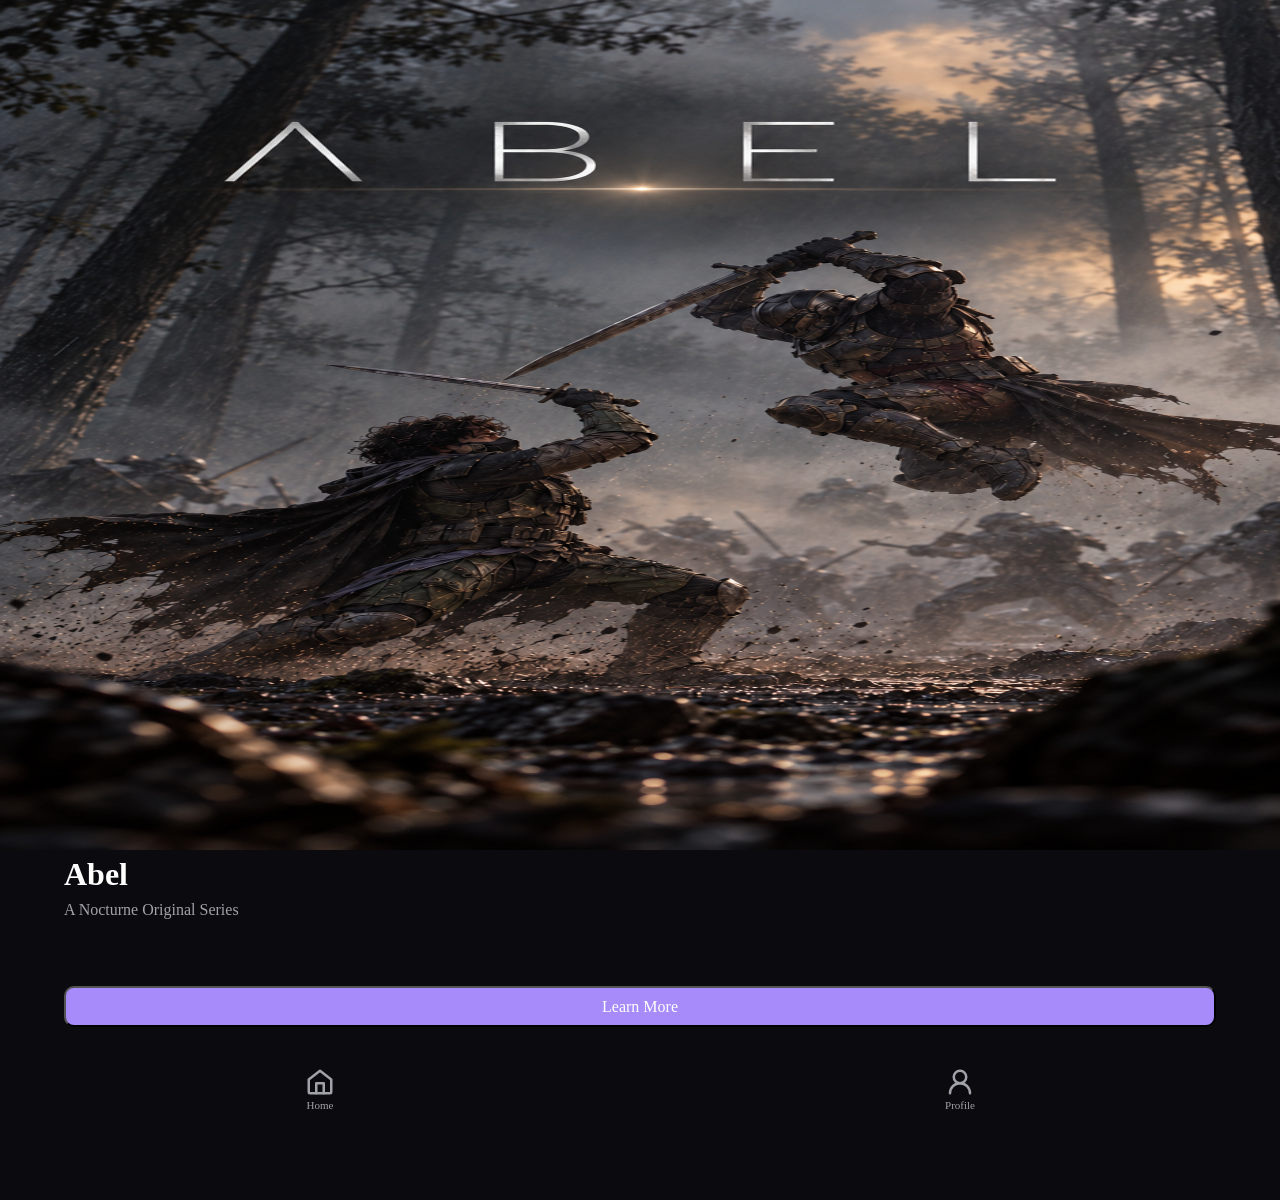
==== index.html @ b1419b59 "Update index.html" ====
<!DOCTYPE html>
<html lang="en">
<head>
    <meta charset="UTF-8">
    <meta name="viewport" content="width=device-width, initial-scale=1.0">
    <meta name="author" content="Steven Peralta">
    <meta name="description" content="This is the Nocturne App, where you can stream shows made by other creators!">
    <link rel="stylesheet" href="css/main.css">
    <title>Nocturne</title>
</head>
<body>
    <main>
        <img class="current-show-image" src="img/ABEL_ Clash in the Rainstorm.png">

        <div class="home-container">
             <div class="title">
            <h1>Abel</h1>
            <p class="show-caption">A Nocturne Original Series</p>
        </div>

        <button class="enter-show-btn">Learn More</button>

        <div class="menu-container">
            <div class="home">
                <img class="home-img" src="icons/home.svg">
                <p>Home</p>
            </div>
            <div class="divider"></div>
            <div class="profile">
                <img class="profile-img" src="icons/profile.svg">
                <p>Profile</p>
            </div>
        </div>
        </div>
    </main>
</body>
<script type="module" src="js/main.js"></script>
</html>
---- css/main.css ----
/* RESET */

/*
  1. Use a more-intuitive box-sizing model.
*/
*, *::before, *::after {
  box-sizing: border-box;
}
/*
  2. Remove default margin
*/
* {
  margin: 0;
}
/*
  Typographic tweaks!
  3. Add accessible line-height
  4. Improve text rendering
*/
body {
  line-height: 1.5;
  -webkit-font-smoothing: antialiased;
}
/*
  5. Improve media defaults
*/
img, picture, video, canvas, svg {
  display: block;
  max-width: 100%;
}
/*
  6. Remove built-in form typography styles
*/
input, button, textarea, select {
  font: inherit;
}
/*
  7. Avoid text overflows
*/
p, h1, h2, h3, h4, h5, h6 {
  overflow-wrap: break-word;
}
/*
  8. Create a root stacking context
*/
#root, #__next {
  isolation: isolate;
}

/* RESET END */

/* BODY */

body {
    display: flex;
    min-height: 100vh;
    max-width: 100%;
    background-color: #0B0B0F;
}

h1 {
    color: white;
}

p {
    color: #A1A1AA;
}

/* MAIN */

main {
    display: grid;
    grid-template-columns: 1fr;
    grid-template-rows: auto auto;
    min-height: 100vh;
    height: auto;
    width: 100%;
}

.current-show-image {
    height: 100%;
    width: 100%;
    grid-row: 1/2;
    grid-column: 1/2;
}

.home-container {
  grid-row: 2/3;
  grid-column: 1/2;
  display: flex;
  flex-direction: column;
  align-items: center;
  gap: 0px;
}

.title {
    align-self: start;
    width: 100%;
    margin-bottom: 5%;
}

.enter-show-btn {
    width: 90%;
    height: 120px;
    border-radius: 10px;
    background-color: #a78bfa;
    color: white;
}

.menu-container {
    width: 100%;
    display: grid;
    grid-template-columns: 1fr 1fr;
    grid-template-rows: 1fr;
    align-self: end;
    height: 100%;
}

.home {
    grid-row: 1/2;
    grid-column: 1/2;
    justify-self: center;
    align-self: center;
    display: flex;
    flex-direction: column;
    text-align: center;
    height: 30px;
    width: 30px;
}

.home p {
    font-size: 11px;
}

.title h1 {
  margin-left: 5%;
}

.title p {
  margin-left: 5%;
}

.profile {
    grid-row: 1/2;
    grid-column: 2/3;
    justify-self: center;
    align-self: center;
    display: flex;
    flex-direction: column;
    text-align: center;
    height: 30px;
    width: 30px;
}

.profile p {
    font-size: 11px;
}

.episode-content-container {
  grid-column: 1/2;
  grid-row: 1/-1;
  height: 100%;
  width: 0;
  background-color: #0B0B0F;
  transition: width 0.3s ease;
  z-index: 5;
  display: grid;
  grid-template-columns: 1fr;
  grid-template-rows: auto;
}

.exit-episode-btn {
  grid-row: 1/2;
  grid-column: 1/2;
  width: 30px;
  height: 30px;
  z-index: 6;
  justify-self: end;
}

.episode-image {
  grid-row: 1/2;
  grid-column: 1/2;
  width: 100%;
  height: 250px;
}

.episodes-title {
  color: white;
}

.episode-UL li {
  color: white;
}

/* MEDIA QUERIES */

@media (min-width: 460px) {
  .current-show-image {
    height: 600px;
  }

  .menu-container {
    margin-bottom: 5%;
  }
}

@media (min-width: 500px) {
  .current-show-image {
    height: 700px;
  }

}

@media (min-width: 600px) {
  .current-show-image {
    height: 850px;
  }
}
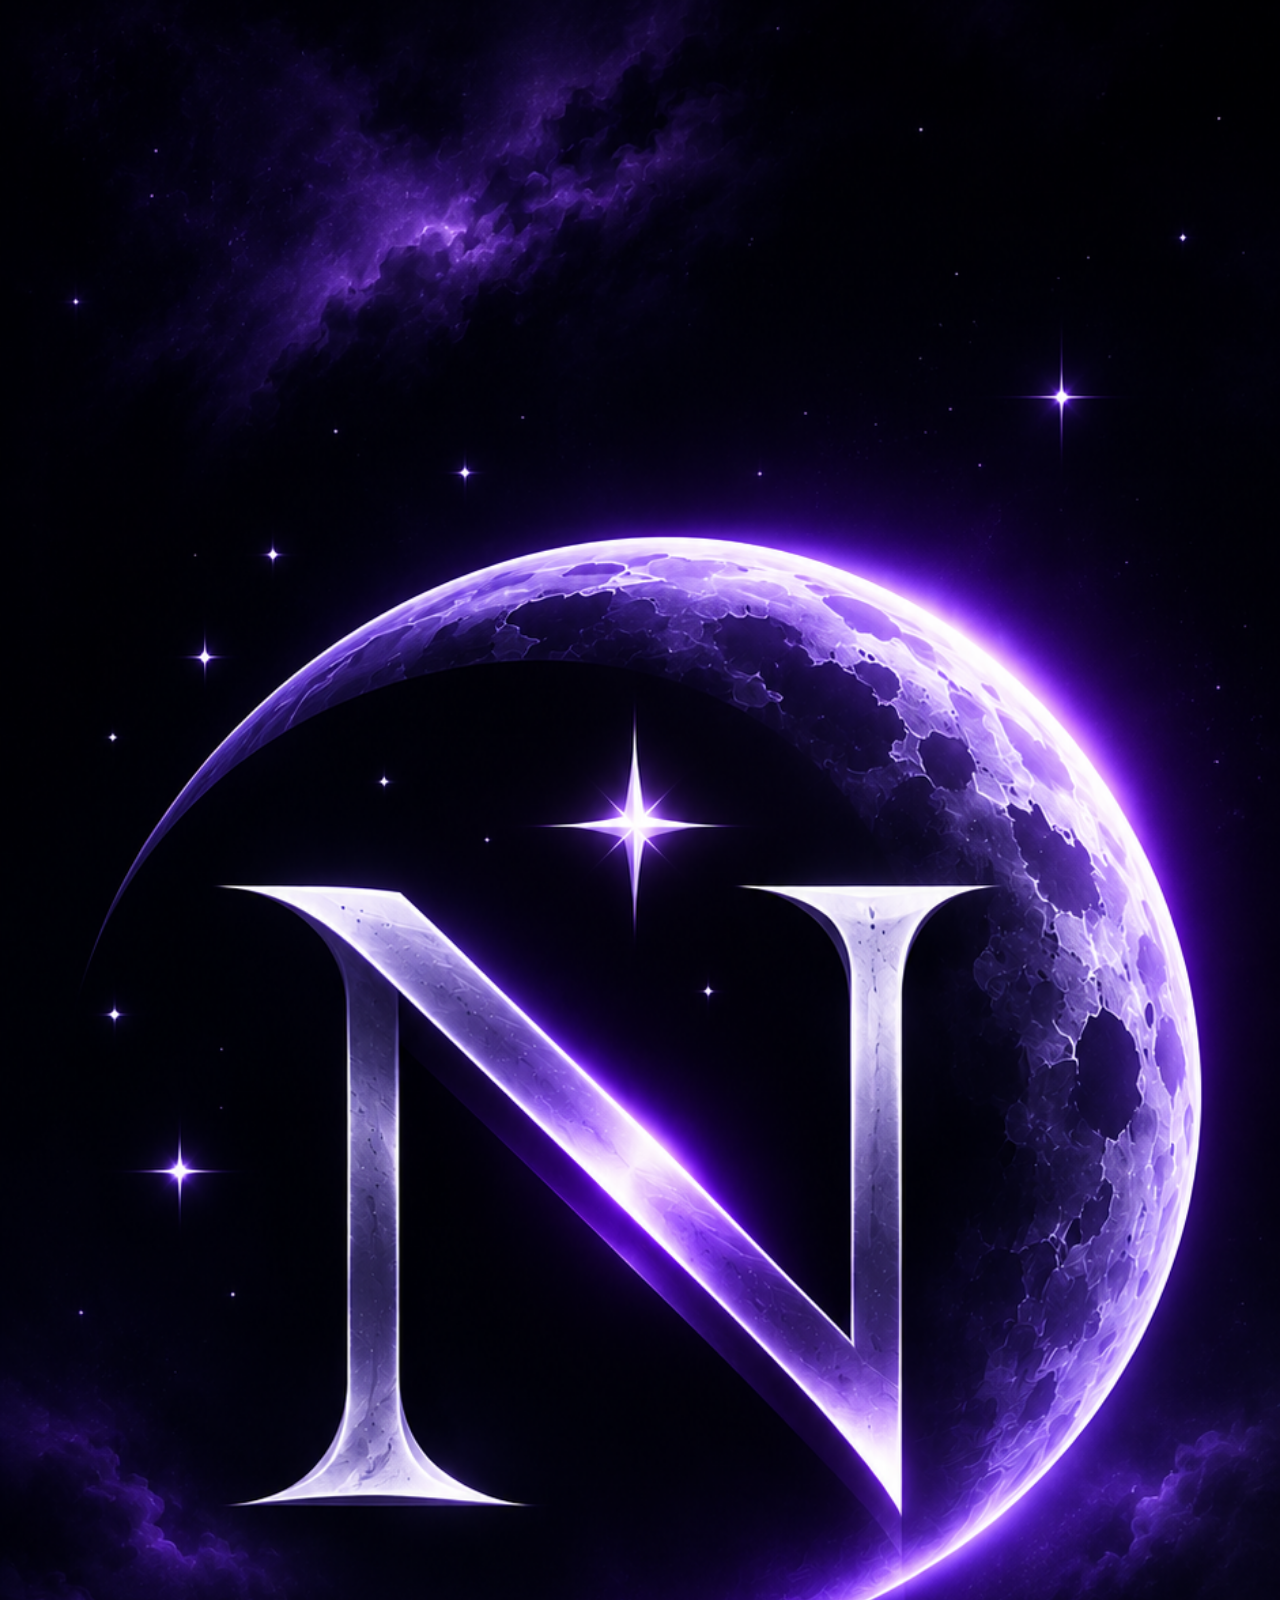
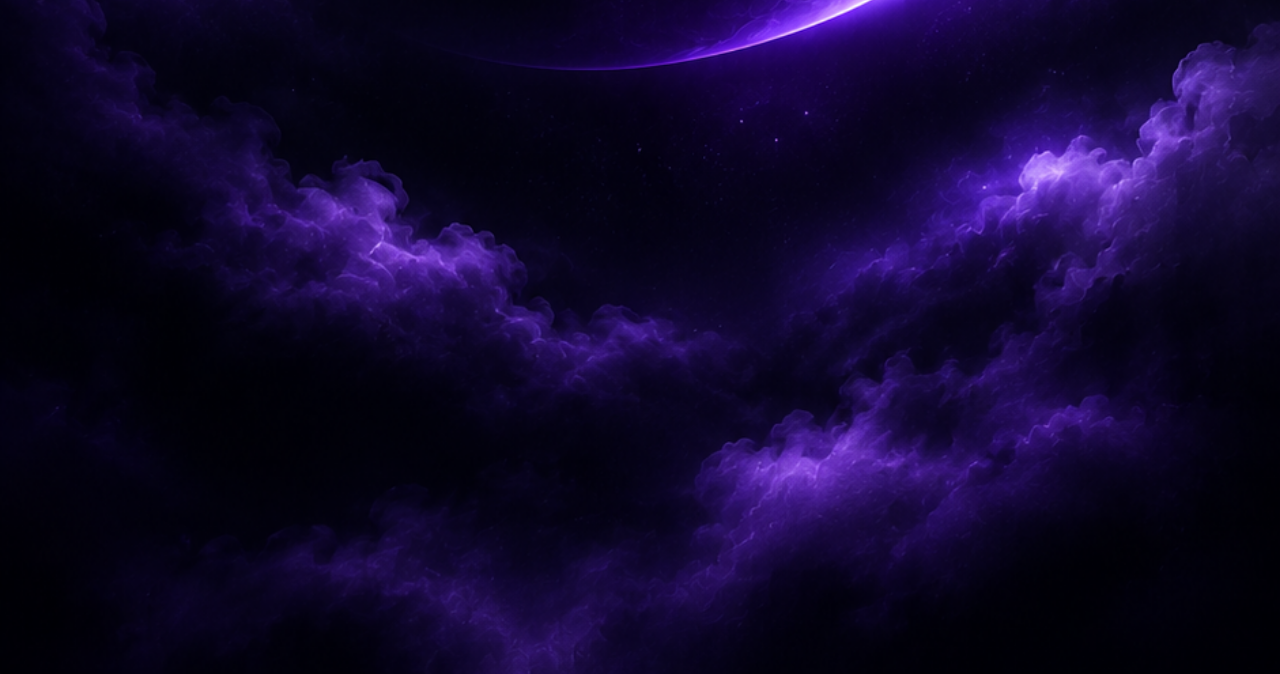
==== commit 28d70ded: "Created JSON file." ====
--- a/index.html
+++ b/index.html
@@ -5,7 +5,11 @@
     <meta name="viewport" content="width=device-width, initial-scale=1.0">
     <meta name="author" content="Steven Peralta">
     <meta name="description" content="This is the Nocturne App, where you can stream shows made by other creators!">
+    <meta name="apple-mobile-web-app-capable" content="yes">
+    <meta name="apple-mobile-web-app-status-bar-style" content="black-translucent">
     <link rel="stylesheet" href="css/main.css">
+    <link rel="apple-touch-icon" href="./icons/nocturne-apple-touch-180.png">
+    <link rel="manifest" href="./manifest.json">
     <title>Nocturne</title>
 </head>
 <body>
--- a/css/main.css
+++ b/css/main.css
@@ -53,9 +53,10 @@
 
 body {
     display: flex;
-    min-height: 100vh;
+    min-height: 100dvh;
     max-width: 100%;
     background-color: #0B0B0F;
+    overflow-x: hidden;
 }
 
 h1 {
@@ -64,6 +65,29 @@
 
 p {
     color: #A1A1AA;
+}
+
+/* SPLASH */
+
+.splash-container {
+  width: 100%;
+  height: 100%;
+  z-index: 6;
+  grid-row: 1/-1;
+  grid-column: 1/-1;
+  transition: 
+    height 0.7s ease-in,
+    opacity 0.7s ease-in;
+}
+
+.splash-logo {
+  height: 100%;
+  width: 100%;
+}
+
+.splash-container.hide {
+  height: 0;
+  opacity: 0;
 }
 
 /* MAIN */
@@ -72,13 +96,15 @@
     display: grid;
     grid-template-columns: 1fr;
     grid-template-rows: auto auto;
-    min-height: 100vh;
+    min-height: 100dvh;
     height: auto;
     width: 100%;
+    overflow-x: hidden;
+    row-gap: 50px;
 }
 
 .current-show-image {
-    height: 100%;
+    height: auto;
     width: 100%;
     grid-row: 1/2;
     grid-column: 1/2;
@@ -176,6 +202,10 @@
   height: 30px;
   z-index: 6;
   justify-self: end;
+  margin-right: 5%;
+  border-radius: 5px;
+  color: black;
+  margin-top: 4.5%;
 }
 
 .episode-image {
@@ -193,7 +223,158 @@
   color: white;
 }
 
+.production-type {
+  display: grid;
+  grid-template-columns: repeat(2, 1fr);
+  grid-template-rows: .5fr 1fr;
+}
+
+.production-type-text {
+  grid-row: 1/2;
+  grid-column: 1/2;
+  align-self: start;
+  justify-self: start;
+  margin-left: 7%;
+  color: white;
+  margin-top: 1.5%;
+}
+
+.production-genre-text {
+  grid-row: 1/2;
+  grid-column: 1/3;
+  align-self: start;
+  justify-self: center;
+  font-size: 12px;
+  margin-top: 1.8%;
+}
+
+.show-name {
+  grid-row: 1/2;
+  grid-column: 1/2;
+  align-self: end;
+  justify-self: start;
+  margin-top: 14%;
+  margin-left: 4%;
+  color: white;
+}
+
+.show-description {
+  grid-row: 2/3;
+  grid-column: 1/-1;
+  align-self: end;
+  justify-self: center;
+  width: 90%;
+}
+
+.episodes-title {
+  margin-top: 10%;
+  font-size: 20px;
+  margin-left: 4%;
+}
+
+.episode-UL {
+  margin-top: 5%;
+  list-style-type: none;
+  padding: 0;
+}
+
+li {
+  display: grid;
+  grid-template-columns: .5fr 1fr;
+  grid-template-rows: 1fr;
+  padding-bottom: 35px;
+}
+
+li img {
+  width: 220px;
+  height: 70px;
+  grid-row: 1/2;
+  grid-column: 1/2;
+  margin-left: 10%;
+  object-fit: cover;
+  object-position: center;
+}
+
+.span-title {
+  grid-row: 1/2;
+  grid-column: 2/3;
+  align-self: start;
+  justify-self: start;
+  margin-left: 8%;
+  width: 100%;
+  font-size: 12px;
+}
+
+.episode-description {
+  grid-row: 1/2;
+  grid-column: 2/3;
+  align-self: end;
+  justify-self: start;
+  font-size: 12px;
+  width: 80%;
+  margin-left: 8%;
+}
+
+.video-overlay {
+  /* grid-row: 1/-1;
+  grid-column: 1/-1; */
+  height: 100%;
+  width: 100%;
+  position: fixed;
+  inset: 0;
+  z-index: 7;
+  display: grid;
+  grid-template-columns: 1fr;
+  grid-template-rows: .5fr 1fr;
+  background-color: black;
+}
+
+.video {
+  height: 100%;
+  width: 100%;
+  /* object-fit: contain; */
+  grid-row: 1/-1;
+  grid-column: 1/-1;
+}
+
+.exit-vid-btn {
+  grid-row: 1/2;
+  grid-column: 1/2;
+  align-self: start;
+  justify-self: end;
+  margin-right: 5%;
+  z-index: 8;
+  width: 30px;
+  height: 30px;
+  border-radius: 5px;
+  color: black;
+  margin-top: 4.5%;
+}
+
 /* MEDIA QUERIES */
+
+@media (min-width: 414px) {
+  .current-show-image {
+    height: 580px;
+  }
+
+  .show-name {
+    margin-left: 7%;
+  }
+
+  .show-description {
+    margin-right: 3%;
+  }
+
+  .production-type-text {
+    margin-top: 3%;
+  }
+
+  .production-genre-text {
+    margin-top: 2%;
+    margin-right: 8%;
+  }
+}
 
 @media (min-width: 460px) {
   .current-show-image {
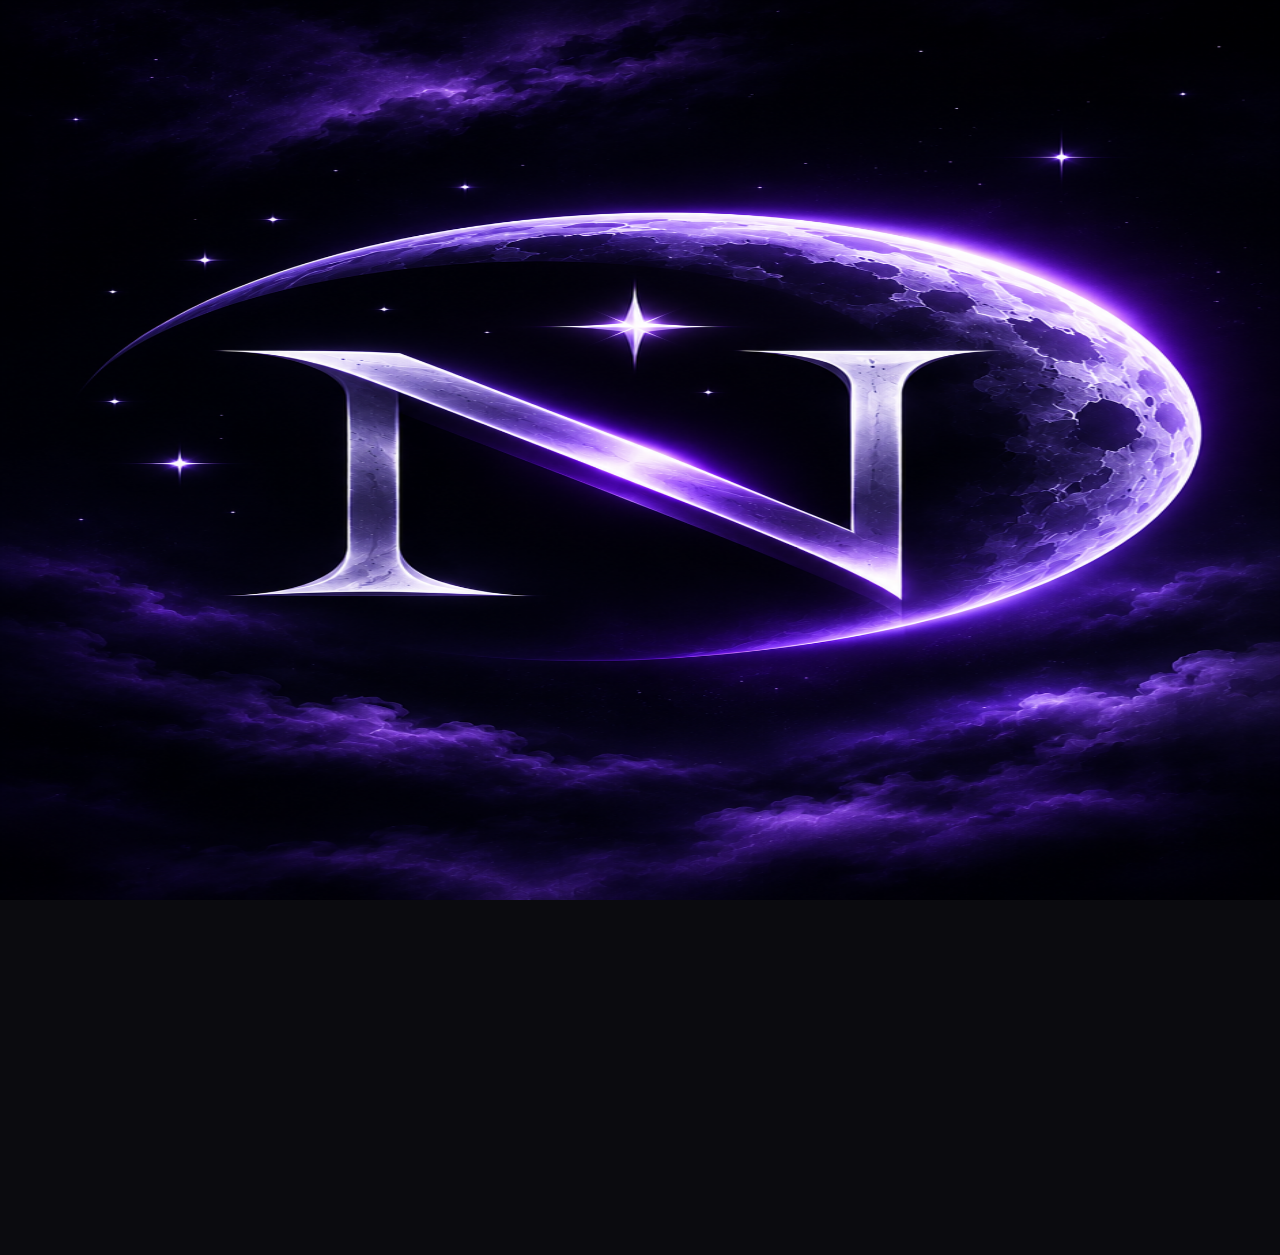
==== commit fd08ea2a: "Fixed splash screen function. Previously, main content would briefly appear wdespite it only being t" ====
--- a/index.html
+++ b/index.html
@@ -2,23 +2,32 @@
 <html lang="en">
 <head>
     <meta charset="UTF-8">
-    <meta name="viewport" content="width=device-width, initial-scale=1.0">
+    <meta name="viewport" content="width=device-width, initial-scale=1.0, viewport-fit=cover">
     <meta name="author" content="Steven Peralta">
     <meta name="description" content="This is the Nocturne App, where you can stream shows made by other creators!">
     <meta name="apple-mobile-web-app-capable" content="yes">
+    <meta name="mobile-web-app-capable" content="yes">
     <meta name="apple-mobile-web-app-status-bar-style" content="black-translucent">
     <link rel="stylesheet" href="css/main.css">
     <link rel="apple-touch-icon" href="./icons/nocturne-apple-touch-180.png">
     <link rel="manifest" href="./manifest.json">
+    <link rel="preconnect" href="https://fonts.googleapis.com">
+    <link rel="preconnect" href="https://fonts.gstatic.com" crossorigin>
+    <link href="https://fonts.googleapis.com/css2?family=Inter:wght@400;500;600;700;800&display=swap" rel="stylesheet">
     <title>Nocturne</title>
 </head>
 <body>
+
+    <div class="splash-container">
+            <img class="splash-logo" src="img/nocturneLogoVertical.png">
+    </div>
+
     <main>
         <img class="current-show-image" src="img/ABEL_ Clash in the Rainstorm.png">
 
         <div class="home-container">
              <div class="title">
-            <h1>Abel</h1>
+            <h1>ABEL</h1>
             <p class="show-caption">A Nocturne Original Series</p>
         </div>
 
--- a/css/main.css
+++ b/css/main.css
@@ -57,6 +57,7 @@
     max-width: 100%;
     background-color: #0B0B0F;
     overflow-x: hidden;
+    font-family: 'Inter', sans-serif;
 }
 
 h1 {
@@ -70,11 +71,11 @@
 /* SPLASH */
 
 .splash-container {
-  width: 100%;
-  height: 100%;
-  z-index: 6;
-  grid-row: 1/-1;
-  grid-column: 1/-1;
+  position: fixed;
+  inset: 0;
+  width: 100%;
+  height: 100dvh;
+  z-index: 9999;
   transition: 
     height 0.7s ease-in,
     opacity 0.7s ease-in;
@@ -86,7 +87,7 @@
 }
 
 .splash-container.hide {
-  height: 0;
+  /* height: 0; */
   opacity: 0;
 }
 
@@ -101,6 +102,7 @@
     width: 100%;
     overflow-x: hidden;
     row-gap: 50px;
+    visibility: hidden;
 }
 
 .current-show-image {
@@ -150,8 +152,8 @@
     display: flex;
     flex-direction: column;
     text-align: center;
-    height: 30px;
-    width: 30px;
+    height: 35px;
+    width: 35px;
 }
 
 .home p {
@@ -174,8 +176,8 @@
     display: flex;
     flex-direction: column;
     text-align: center;
-    height: 30px;
-    width: 30px;
+    height: 35px;
+    width: 35px;
 }
 
 .profile p {
@@ -196,16 +198,18 @@
 }
 
 .exit-episode-btn {
+  position: fixed;
+  top: calc(env(safe-area-inset-top) + 20px);
+  right: 20px;
   grid-row: 1/2;
   grid-column: 1/2;
   width: 30px;
   height: 30px;
   z-index: 6;
   justify-self: end;
-  margin-right: 5%;
+  /* margin-right: 5%; */
   border-radius: 5px;
   color: black;
-  margin-top: 4.5%;
 }
 
 .episode-image {
@@ -245,7 +249,8 @@
   align-self: start;
   justify-self: center;
   font-size: 12px;
-  margin-top: 1.8%;
+  margin-top: 1.9%;
+  margin-left: 7%;
 }
 
 .show-name {
@@ -254,7 +259,7 @@
   align-self: end;
   justify-self: start;
   margin-top: 14%;
-  margin-left: 4%;
+  margin-left: 5%;
   color: white;
 }
 
@@ -281,8 +286,8 @@
 li {
   display: grid;
   grid-template-columns: .5fr 1fr;
-  grid-template-rows: 1fr;
-  padding-bottom: 35px;
+  grid-template-rows: 1fr;;
+  padding-bottom: 35px;;
 }
 
 li img {
@@ -316,17 +321,15 @@
 }
 
 .video-overlay {
-  /* grid-row: 1/-1;
-  grid-column: 1/-1; */
-  height: 100%;
+  height: 100dvh;
   width: 100%;
   position: fixed;
   inset: 0;
-  z-index: 7;
+  z-index: 1000;
   display: grid;
   grid-template-columns: 1fr;
   grid-template-rows: .5fr 1fr;
-  background-color: black;
+  background-color: #000;
 }
 
 .video {
@@ -335,6 +338,8 @@
   /* object-fit: contain; */
   grid-row: 1/-1;
   grid-column: 1/-1;
+  border: none;
+  outline: none;
 }
 
 .exit-vid-btn {
@@ -348,14 +353,14 @@
   height: 30px;
   border-radius: 5px;
   color: black;
-  margin-top: 4.5%;
+  margin-top: calc(env(safe-area-inset-top) + 20px);
 }
 
 /* MEDIA QUERIES */
 
 @media (min-width: 414px) {
   .current-show-image {
-    height: 580px;
+    height: 600px;
   }
 
   .show-name {
@@ -371,8 +376,8 @@
   }
 
   .production-genre-text {
-    margin-top: 2%;
-    margin-right: 8%;
+    margin-top: 2.3%;
+    margin-right: 5%;
   }
 }
 
